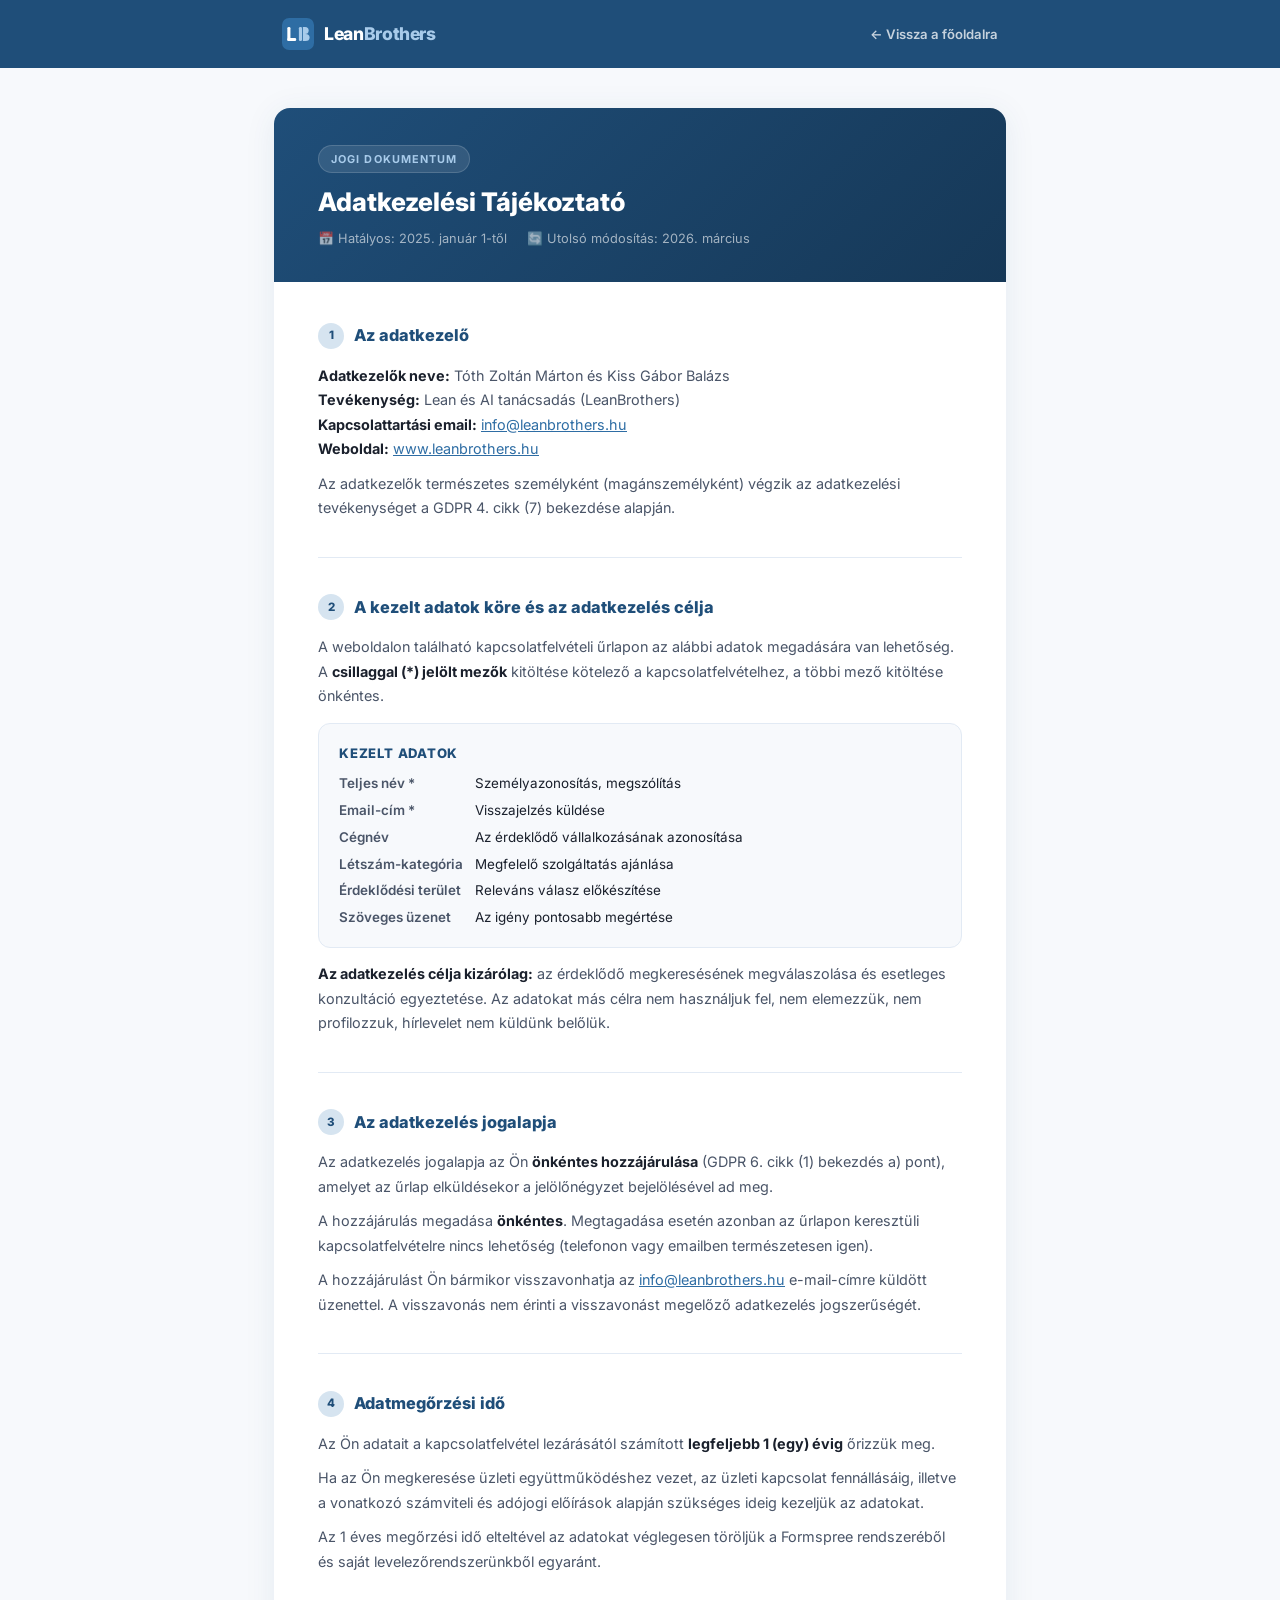
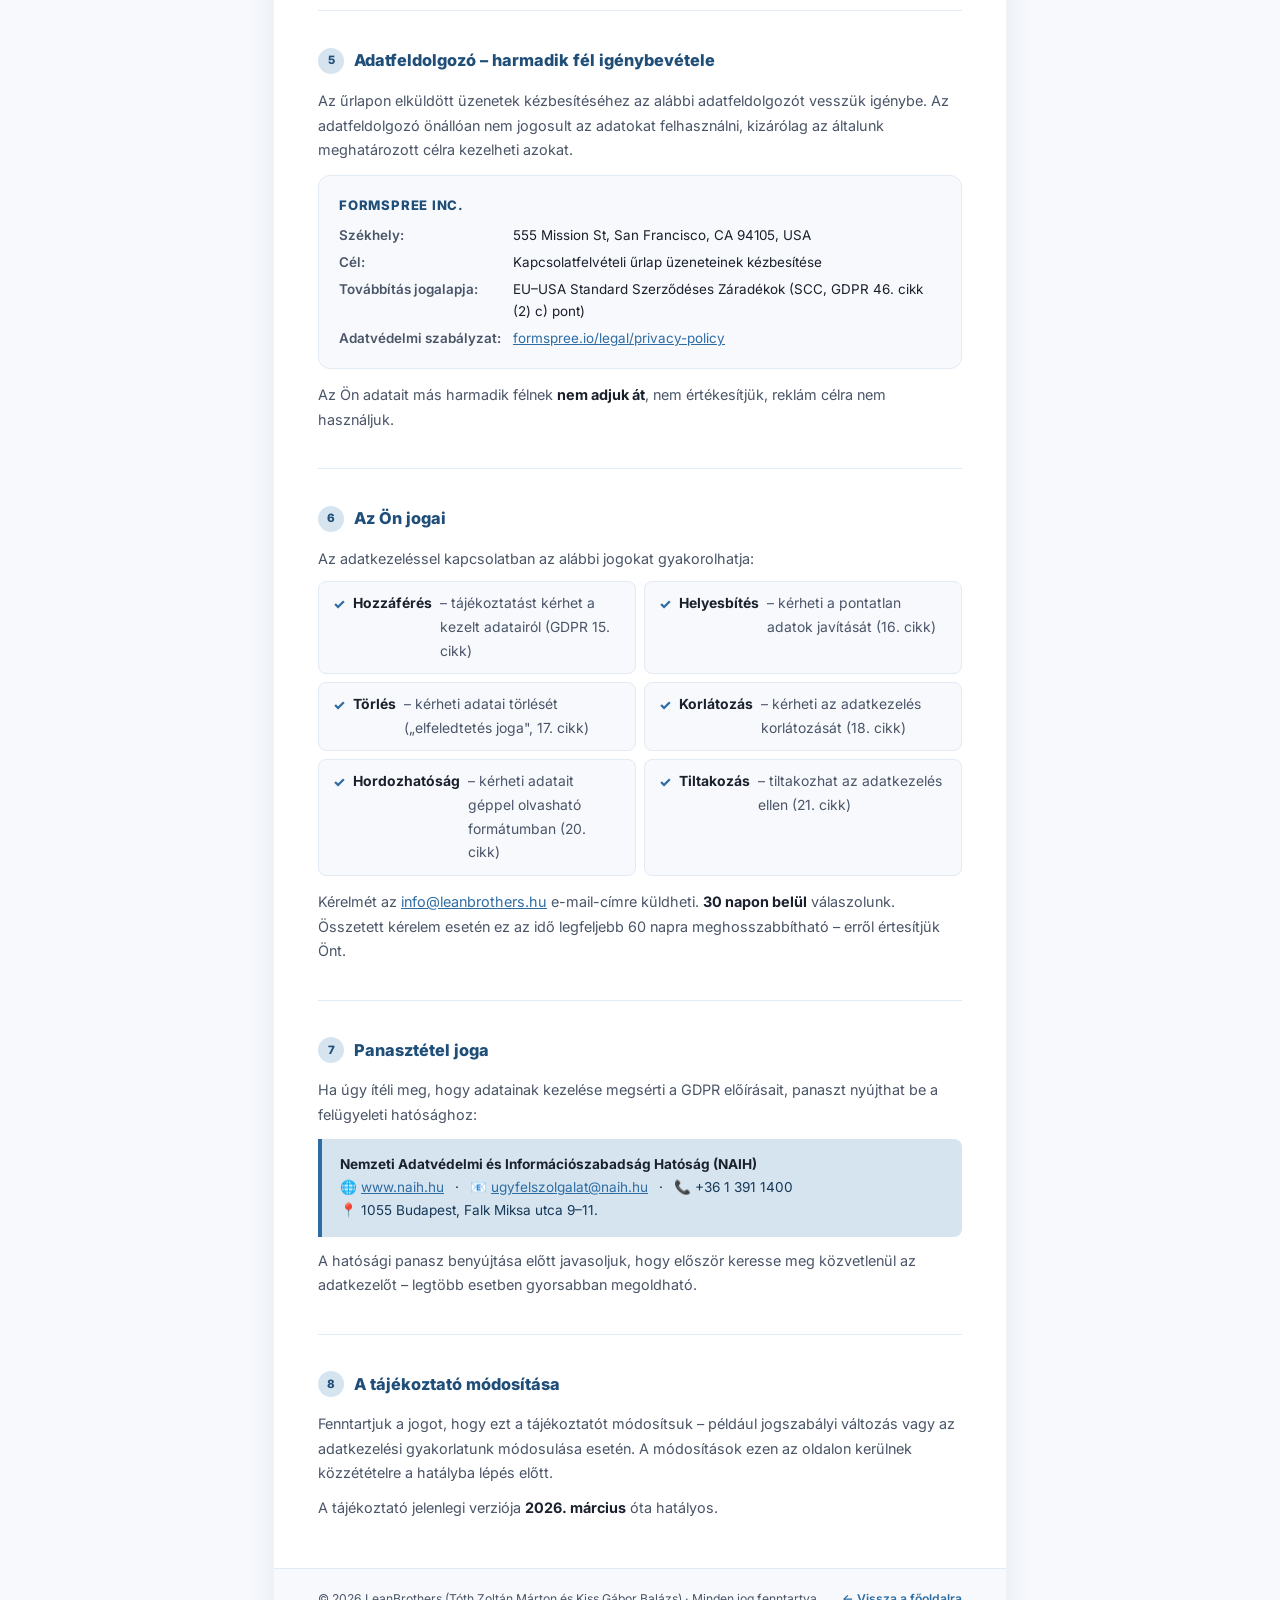
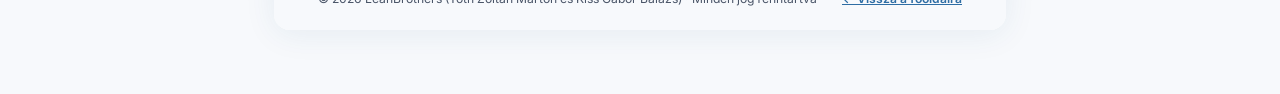
==== adatvedelem.html @ 02063aba "GDPR hozzáadva" ====
<!DOCTYPE html>
<html lang="hu">
<head>
  <meta charset="UTF-8" />
  <meta name="viewport" content="width=device-width, initial-scale=1.0" />
  <title>Adatkezelési Tájékoztató – LeanBrothers</title>
  <meta name="description" content="LeanBrothers adatkezelési tájékoztató – kapcsolatfelvételi űrlap adatkezelése." />
  <!-- Keresőknek nem kell indexelni ezt az oldalt -->
  <meta name="robots" content="noindex, follow" />
  <link rel="canonical" href="https://www.leanbrothers.hu/adatvedelem.html" />
  <link rel="preconnect" href="https://fonts.googleapis.com" />
  <link href="https://fonts.googleapis.com/css2?family=Inter:wght@400;500;600;700;800&display=swap" rel="stylesheet" />

  <style>
    /* =====================================================
       LeanBrothers – adatvedelem.html
       Önálló oldal, style.css nélkül (portábilis)
       ===================================================== */

    :root {
      --primary:       #1F4E79;
      --primary-dark:  #163857;
      --primary-light: #2E6DA4;
      --accent:        #D6E4F0;
      --accent-mid:    #A8CBEA;
      --white:         #FFFFFF;
      --gray-light:    #F7F9FC;
      --gray-mid:      #E2EAF4;
      --gray-text:     #4A5568;
      --dark:          #1A202C;
      --font:          'Inter', sans-serif;
      --radius:        12px;
      --max-w:         780px;
    }

    *, *::before, *::after { box-sizing: border-box; margin: 0; padding: 0; }
    html { scroll-behavior: smooth; }
    body {
      font-family: var(--font);
      color: var(--dark);
      background: var(--gray-light);
      line-height: 1.7;
      -webkit-font-smoothing: antialiased;
    }
    a { color: var(--primary-light); text-decoration: underline; }
    a:hover { color: var(--primary); }

    /* ── Fejléc sáv ── */
    .site-header {
      background: var(--primary);
      padding: 0;
    }
    .header-inner {
      max-width: var(--max-w);
      margin: 0 auto;
      padding: 18px 32px;
      display: flex;
      align-items: center;
      justify-content: space-between;
      gap: 16px;
    }
    .logo-wrap {
      display: flex;
      align-items: center;
      gap: 10px;
      text-decoration: none;
    }
    .logo-text {
      font-size: 1.1rem;
      font-weight: 800;
      color: var(--white);
      letter-spacing: -0.02em;
    }
    .logo-text span { color: var(--accent-mid); }
    .back-link {
      font-size: 0.82rem;
      font-weight: 600;
      color: rgba(255,255,255,0.75);
      text-decoration: none;
      display: flex;
      align-items: center;
      gap: 6px;
      transition: color 0.2s;
    }
    .back-link:hover { color: var(--white); }

    /* ── Tartalom kártya ── */
    .page-wrap {
      max-width: var(--max-w);
      margin: 40px auto 64px;
      padding: 0 24px;
    }
    .doc-card {
      background: var(--white);
      border-radius: 16px;
      box-shadow: 0 4px 32px rgba(31,78,121,0.08);
      overflow: hidden;
    }

    /* ── Dokumentum fejléc ── */
    .doc-header {
      background: linear-gradient(135deg, var(--primary) 0%, var(--primary-dark) 100%);
      padding: 36px 44px 32px;
      color: var(--white);
    }
    .doc-badge {
      display: inline-block;
      font-size: 0.68rem;
      font-weight: 700;
      letter-spacing: 0.1em;
      text-transform: uppercase;
      color: var(--accent-mid);
      background: rgba(255,255,255,0.1);
      border: 1px solid rgba(255,255,255,0.15);
      padding: 4px 12px;
      border-radius: 99px;
      margin-bottom: 14px;
    }
    .doc-title {
      font-size: 1.6rem;
      font-weight: 800;
      line-height: 1.2;
      margin-bottom: 10px;
    }
    .doc-meta {
      font-size: 0.8rem;
      color: rgba(255,255,255,0.6);
    }
    .doc-meta span { margin-right: 16px; }

    /* ── Dokumentum törzs ── */
    .doc-body {
      padding: 40px 44px 48px;
    }

    /* Szekciók */
    .gdpr-section {
      margin-bottom: 36px;
      padding-bottom: 36px;
      border-bottom: 1px solid var(--gray-mid);
    }
    .gdpr-section:last-child {
      margin-bottom: 0;
      padding-bottom: 0;
      border-bottom: none;
    }

    .gdpr-section h2 {
      font-size: 1.02rem;
      font-weight: 800;
      color: var(--primary);
      margin-bottom: 14px;
      display: flex;
      align-items: center;
      gap: 10px;
    }
    .section-num {
      display: inline-flex;
      align-items: center;
      justify-content: center;
      width: 26px;
      height: 26px;
      background: var(--accent);
      color: var(--primary);
      font-size: 0.72rem;
      font-weight: 800;
      border-radius: 50%;
      flex-shrink: 0;
    }
    .gdpr-section p {
      font-size: 0.9rem;
      color: var(--gray-text);
      margin-bottom: 10px;
    }
    .gdpr-section p:last-child { margin-bottom: 0; }
    .gdpr-section strong { color: var(--dark); font-weight: 700; }

    /* Jogok lista */
    .rights-list {
      list-style: none;
      display: grid;
      grid-template-columns: 1fr 1fr;
      gap: 8px;
      margin-top: 10px;
    }
    .rights-list li {
      font-size: 0.87rem;
      color: var(--gray-text);
      background: var(--gray-light);
      border: 1px solid var(--gray-mid);
      border-radius: 8px;
      padding: 10px 14px;
      display: flex;
      align-items: flex-start;
      gap: 8px;
    }
    .rights-list li::before {
      content: '✓';
      color: var(--primary-light);
      font-weight: 800;
      flex-shrink: 0;
      margin-top: 1px;
    }

    /* Adatfeldolgozó tábla-szerű blokk */
    .processor-box {
      background: var(--gray-light);
      border: 1px solid var(--gray-mid);
      border-radius: var(--radius);
      padding: 18px 20px;
      margin-top: 12px;
    }
    .processor-box h3 {
      font-size: 0.82rem;
      font-weight: 800;
      color: var(--primary);
      margin-bottom: 8px;
      text-transform: uppercase;
      letter-spacing: 0.06em;
    }
    .processor-box dl {
      display: grid;
      grid-template-columns: auto 1fr;
      gap: 4px 12px;
      font-size: 0.84rem;
    }
    .processor-box dt {
      color: var(--gray-text);
      font-weight: 600;
      white-space: nowrap;
    }
    .processor-box dd { color: var(--dark); }

    /* Kiemelő doboz (NAIH) */
    .info-box {
      background: var(--accent);
      border-left: 4px solid var(--primary-light);
      border-radius: 0 8px 8px 0;
      padding: 14px 18px;
      margin-top: 12px;
    }
    .info-box p {
      font-size: 0.85rem;
      color: var(--primary-dark);
      margin: 0;
    }

    /* ── Lábléc ── */
    .doc-footer {
      background: var(--gray-light);
      border-top: 1px solid var(--gray-mid);
      padding: 20px 44px;
      display: flex;
      justify-content: space-between;
      align-items: center;
      flex-wrap: wrap;
      gap: 10px;
    }
    .doc-footer p {
      font-size: 0.76rem;
      color: var(--gray-text);
    }
    .doc-footer a {
      font-size: 0.76rem;
      font-weight: 600;
    }

    /* ── Reszponzív ── */
    @media (max-width: 600px) {
      .header-inner { padding: 14px 18px; }
      .doc-header   { padding: 26px 22px 22px; }
      .doc-body     { padding: 28px 22px 36px; }
      .doc-footer   { padding: 16px 22px; flex-direction: column; align-items: flex-start; }
      .doc-title    { font-size: 1.25rem; }
      .rights-list  { grid-template-columns: 1fr; }
      .page-wrap    { margin: 20px auto 40px; }
    }
  </style>
</head>
<body>

  <!-- ── Fejléc navigáció ── -->
  <header class="site-header">
    <div class="header-inner">
      <a href="/" class="logo-wrap" aria-label="LeanBrothers – Főoldal">
        <!-- LB logó (inline SVG, nem kell külső fájl) -->
        <svg width="32" height="32" viewBox="0 0 36 36" fill="none" xmlns="http://www.w3.org/2000/svg" aria-hidden="true">
          <rect width="36" height="36" rx="8" fill="#2E6DA4"/>
          <rect x="6" y="10" width="3.5" height="16" rx="1.5" fill="white"/>
          <rect x="6" y="22.5" width="10" height="3.5" rx="1.5" fill="white"/>
          <rect x="19" y="10" width="3.5" height="16" rx="1.5" fill="#A8CBEA"/>
          <path d="M23.5 10 H26 Q30 10 30 14 Q30 18 26 18 H23.5 Z" fill="#A8CBEA"/>
          <path d="M23.5 18 H26.5 Q31 18 31 22 Q31 26 26.5 26 H23.5 Z" fill="#A8CBEA"/>
        </svg>
        <span class="logo-text">Lean<span>Brothers</span></span>
      </a>
      <a href="/" class="back-link">← Vissza a főoldalra</a>
    </div>
  </header>

  <!-- ── Tartalom ── -->
  <main class="page-wrap">
    <article class="doc-card" aria-labelledby="docTitle">

      <!-- Dokumentum fejléc -->
      <div class="doc-header">
        <div class="doc-badge">Jogi dokumentum</div>
        <h1 class="doc-title" id="docTitle">Adatkezelési Tájékoztató</h1>
        <div class="doc-meta">
          <span>📅 Hatályos: 2025. január 1-től</span>
          <span>🔄 Utolsó módosítás: 2026. március</span>
        </div>
      </div>

      <!-- Dokumentum törzse -->
      <div class="doc-body">

        <!-- 1. Adatkezelő -->
        <section class="gdpr-section" aria-labelledby="s1">
          <h2 id="s1"><span class="section-num">1</span> Az adatkezelő</h2>
          <p>
            <strong>Adatkezelők neve:</strong> Tóth Zoltán Márton és Kiss Gábor Balázs<br />
            <strong>Tevékenység:</strong> Lean és AI tanácsadás (LeanBrothers)<br />
            <strong>Kapcsolattartási email:</strong>
            <a href="mailto:info@leanbrothers.hu">info@leanbrothers.hu</a><br />
            <strong>Weboldal:</strong>
            <a href="https://www.leanbrothers.hu" target="_blank" rel="noopener">www.leanbrothers.hu</a>
          </p>
          <p>
            Az adatkezelők természetes személyként (magánszemélyként) végzik az adatkezelési
            tevékenységet a GDPR 4. cikk (7) bekezdése alapján.
          </p>
        </section>

        <!-- 2. Kezelt adatok és cél -->
        <section class="gdpr-section" aria-labelledby="s2">
          <h2 id="s2"><span class="section-num">2</span> A kezelt adatok köre és az adatkezelés célja</h2>
          <p>
            A weboldalon található kapcsolatfelvételi űrlapon az alábbi adatok megadására van lehetőség.
            A <strong>csillaggal (*) jelölt mezők</strong> kitöltése kötelező a kapcsolatfelvételhez,
            a többi mező kitöltése önkéntes.
          </p>

          <div class="processor-box" style="margin-top:14px;">
            <h3>Kezelt adatok</h3>
            <dl>
              <dt>Teljes név *</dt>         <dd>Személyazonosítás, megszólítás</dd>
              <dt>Email-cím *</dt>           <dd>Visszajelzés küldése</dd>
              <dt>Cégnév</dt>               <dd>Az érdeklődő vállalkozásának azonosítása</dd>
              <dt>Létszám-kategória</dt>     <dd>Megfelelő szolgáltatás ajánlása</dd>
              <dt>Érdeklődési terület</dt>   <dd>Releváns válasz előkészítése</dd>
              <dt>Szöveges üzenet</dt>       <dd>Az igény pontosabb megértése</dd>
            </dl>
          </div>

          <p style="margin-top:14px;">
            <strong>Az adatkezelés célja kizárólag:</strong> az érdeklődő megkeresésének megválaszolása
            és esetleges konzultáció egyeztetése. Az adatokat más célra nem használjuk fel,
            nem elemezzük, nem profilozzuk, hírlevelet nem küldünk belőlük.
          </p>
        </section>

        <!-- 3. Jogalap -->
        <section class="gdpr-section" aria-labelledby="s3">
          <h2 id="s3"><span class="section-num">3</span> Az adatkezelés jogalapja</h2>
          <p>
            Az adatkezelés jogalapja az Ön <strong>önkéntes hozzájárulása</strong>
            (GDPR 6. cikk (1) bekezdés a) pont), amelyet az űrlap elküldésekor
            a jelölőnégyzet bejelölésével ad meg.
          </p>
          <p>
            A hozzájárulás megadása <strong>önkéntes</strong>. Megtagadása esetén azonban
            az űrlapon keresztüli kapcsolatfelvételre nincs lehetőség
            (telefonon vagy emailben természetesen igen).
          </p>
          <p>
            A hozzájárulást Ön bármikor visszavonhatja az
            <a href="mailto:info@leanbrothers.hu">info@leanbrothers.hu</a> e-mail-címre
            küldött üzenettel. A visszavonás nem érinti a visszavonást megelőző adatkezelés
            jogszerűségét.
          </p>
        </section>

        <!-- 4. Megőrzési idő -->
        <section class="gdpr-section" aria-labelledby="s4">
          <h2 id="s4"><span class="section-num">4</span> Adatmegőrzési idő</h2>
          <p>
            Az Ön adatait a kapcsolatfelvétel lezárásától számított
            <strong>legfeljebb 1 (egy) évig</strong> őrizzük meg.
          </p>
          <p>
            Ha az Ön megkeresése üzleti együttműködéshez vezet, az üzleti kapcsolat
            fennállásáig, illetve a vonatkozó számviteli és adójogi előírások alapján
            szükséges ideig kezeljük az adatokat.
          </p>
          <p>
            Az 1 éves megőrzési idő elteltével az adatokat véglegesen töröljük
            a Formspree rendszeréből és saját levelezőrendszerünkből egyaránt.
          </p>
        </section>

        <!-- 5. Adatfeldolgozó -->
        <section class="gdpr-section" aria-labelledby="s5">
          <h2 id="s5"><span class="section-num">5</span> Adatfeldolgozó – harmadik fél igénybevétele</h2>
          <p>
            Az űrlapon elküldött üzenetek kézbesítéséhez az alábbi adatfeldolgozót vesszük igénybe.
            Az adatfeldolgozó önállóan nem jogosult az adatokat felhasználni,
            kizárólag az általunk meghatározott célra kezelheti azokat.
          </p>

          <div class="processor-box">
            <h3>Formspree Inc.</h3>
            <dl>
              <dt>Székhely:</dt>    <dd>555 Mission St, San Francisco, CA 94105, USA</dd>
              <dt>Cél:</dt>         <dd>Kapcsolatfelvételi űrlap üzeneteinek kézbesítése</dd>
              <dt>Továbbítás jogalapja:</dt>
                                    <dd>EU–USA Standard Szerződéses Záradékok (SCC, GDPR 46. cikk (2) c) pont)</dd>
              <dt>Adatvédelmi szabályzat:</dt>
                                    <dd><a href="https://formspree.io/legal/privacy-policy" target="_blank" rel="noopener">formspree.io/legal/privacy-policy</a></dd>
            </dl>
          </div>

          <p style="margin-top:14px;">
            Az Ön adatait más harmadik félnek <strong>nem adjuk át</strong>,
            nem értékesítjük, reklám célra nem használjuk.
          </p>
        </section>

        <!-- 6. Az érintett jogai -->
        <section class="gdpr-section" aria-labelledby="s6">
          <h2 id="s6"><span class="section-num">6</span> Az Ön jogai</h2>
          <p>Az adatkezeléssel kapcsolatban az alábbi jogokat gyakorolhatja:</p>
          <ul class="rights-list" role="list">
            <li><strong>Hozzáférés</strong> – tájékoztatást kérhet a kezelt adatairól (GDPR 15. cikk)</li>
            <li><strong>Helyesbítés</strong> – kérheti a pontatlan adatok javítását (16. cikk)</li>
            <li><strong>Törlés</strong> – kérheti adatai törlését („elfeledtetés joga", 17. cikk)</li>
            <li><strong>Korlátozás</strong> – kérheti az adatkezelés korlátozását (18. cikk)</li>
            <li><strong>Hordozhatóság</strong> – kérheti adatait géppel olvasható formátumban (20. cikk)</li>
            <li><strong>Tiltakozás</strong> – tiltakozhat az adatkezelés ellen (21. cikk)</li>
          </ul>
          <p style="margin-top:14px;">
            Kérelmét az <a href="mailto:info@leanbrothers.hu">info@leanbrothers.hu</a> e-mail-címre
            küldheti. <strong>30 napon belül</strong> válaszolunk. Összetett kérelem esetén
            ez az idő legfeljebb 60 napra meghosszabbítható – erről értesítjük Önt.
          </p>
        </section>

        <!-- 7. Panasztétel -->
        <section class="gdpr-section" aria-labelledby="s7">
          <h2 id="s7"><span class="section-num">7</span> Panasztétel joga</h2>
          <p>
            Ha úgy ítéli meg, hogy adatainak kezelése megsérti a GDPR előírásait,
            panaszt nyújthat be a felügyeleti hatósághoz:
          </p>
          <div class="info-box">
            <p>
              <strong>Nemzeti Adatvédelmi és Információszabadság Hatóság (NAIH)</strong><br />
              🌐 <a href="https://www.naih.hu" target="_blank" rel="noopener">www.naih.hu</a>
              &ensp;·&ensp;
              📧 <a href="mailto:ugyfelszolgalat@naih.hu">ugyfelszolgalat@naih.hu</a>
              &ensp;·&ensp;
              📞 +36 1 391 1400<br />
              📍 1055 Budapest, Falk Miksa utca 9–11.
            </p>
          </div>
          <p style="margin-top:12px;">
            A hatósági panasz benyújtása előtt javasoljuk, hogy először keresse meg
            közvetlenül az adatkezelőt – legtöbb esetben gyorsabban megoldható.
          </p>
        </section>

        <!-- 8. Tájékoztató módosítása -->
        <section class="gdpr-section" aria-labelledby="s8">
          <h2 id="s8"><span class="section-num">8</span> A tájékoztató módosítása</h2>
          <p>
            Fenntartjuk a jogot, hogy ezt a tájékoztatót módosítsuk – például jogszabályi
            változás vagy az adatkezelési gyakorlatunk módosulása esetén.
            A módosítások ezen az oldalon kerülnek közzétételre a hatályba lépés előtt.
          </p>
          <p>
            A tájékoztató jelenlegi verziója <strong>2026. március</strong> óta hatályos.
          </p>
        </section>

      </div><!-- /.doc-body -->

      <!-- Dokumentum lábléc -->
      <footer class="doc-footer">
        <p>© 2026 LeanBrothers (Tóth Zoltán Márton és Kiss Gábor Balázs) · Minden jog fenntartva</p>
        <a href="/index.html">← Vissza a főoldalra</a>
      </footer>

    </article>
  </main>

</body>
</html>
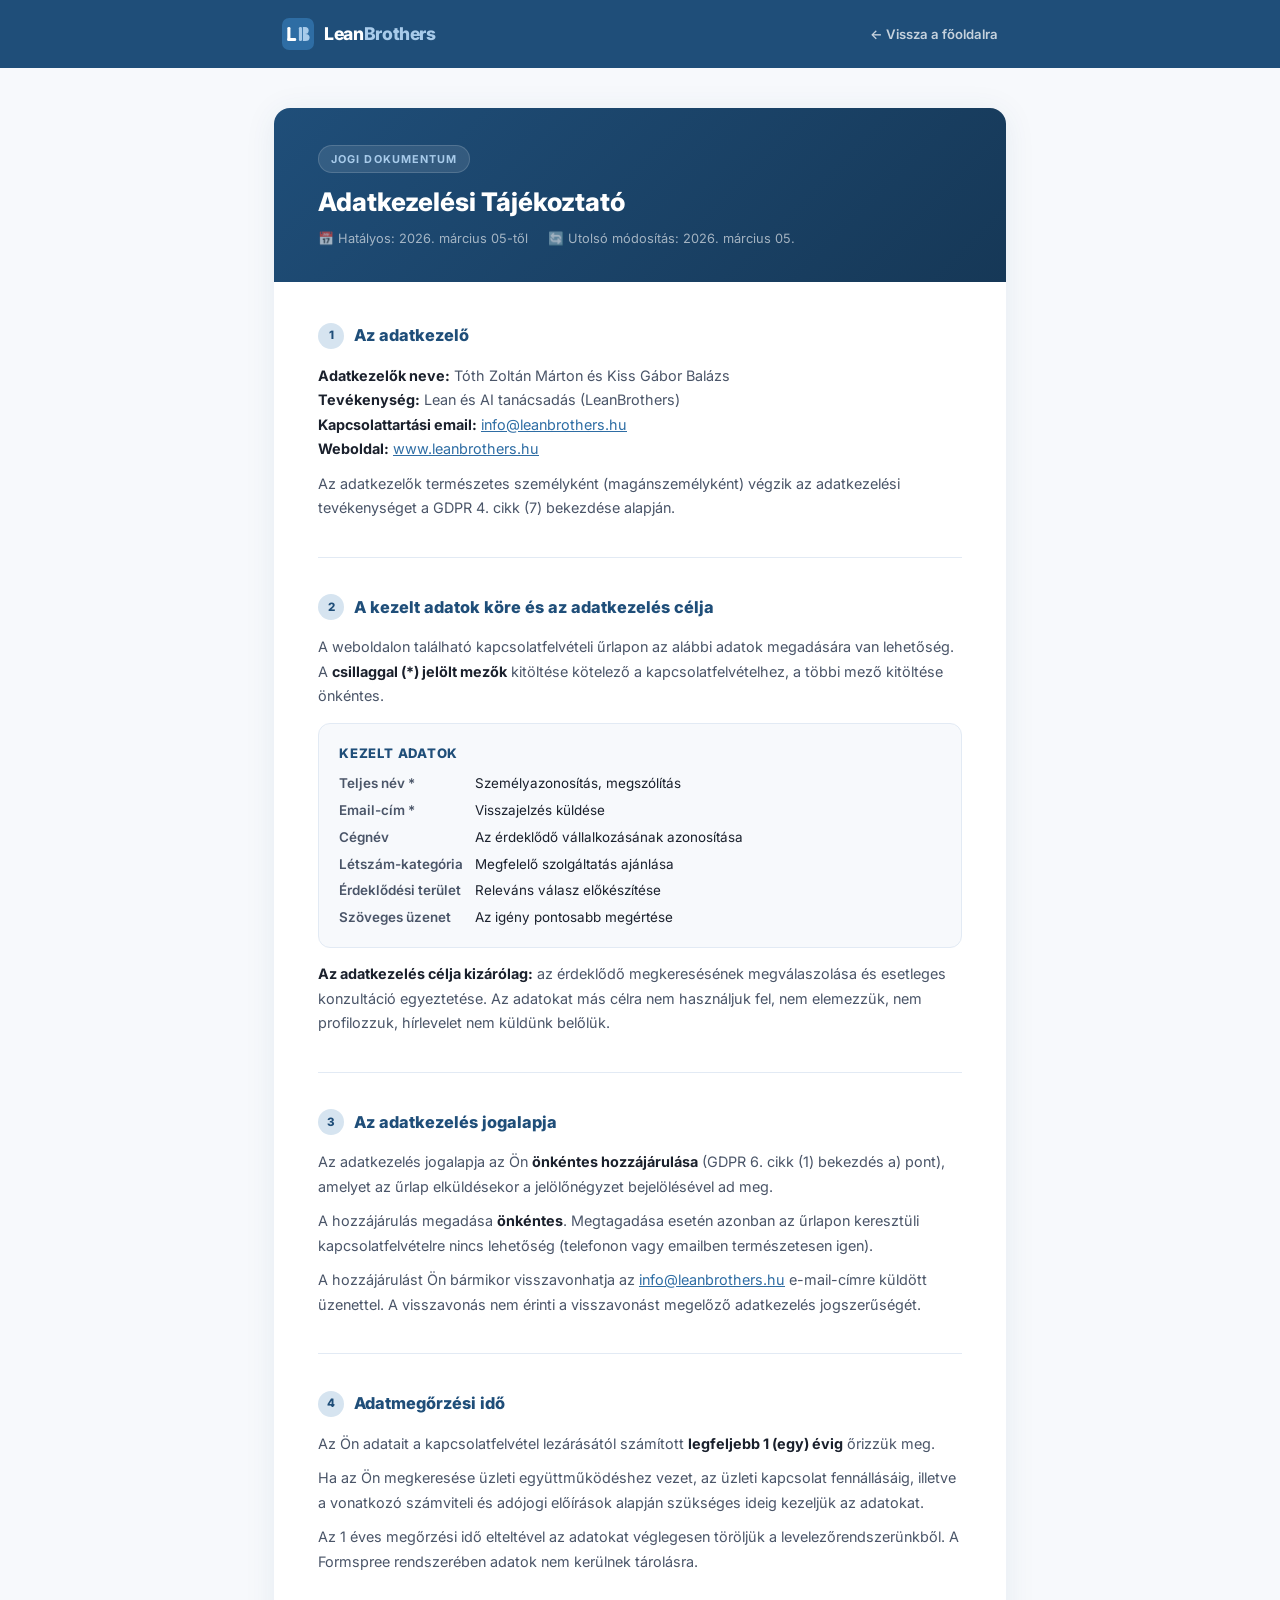
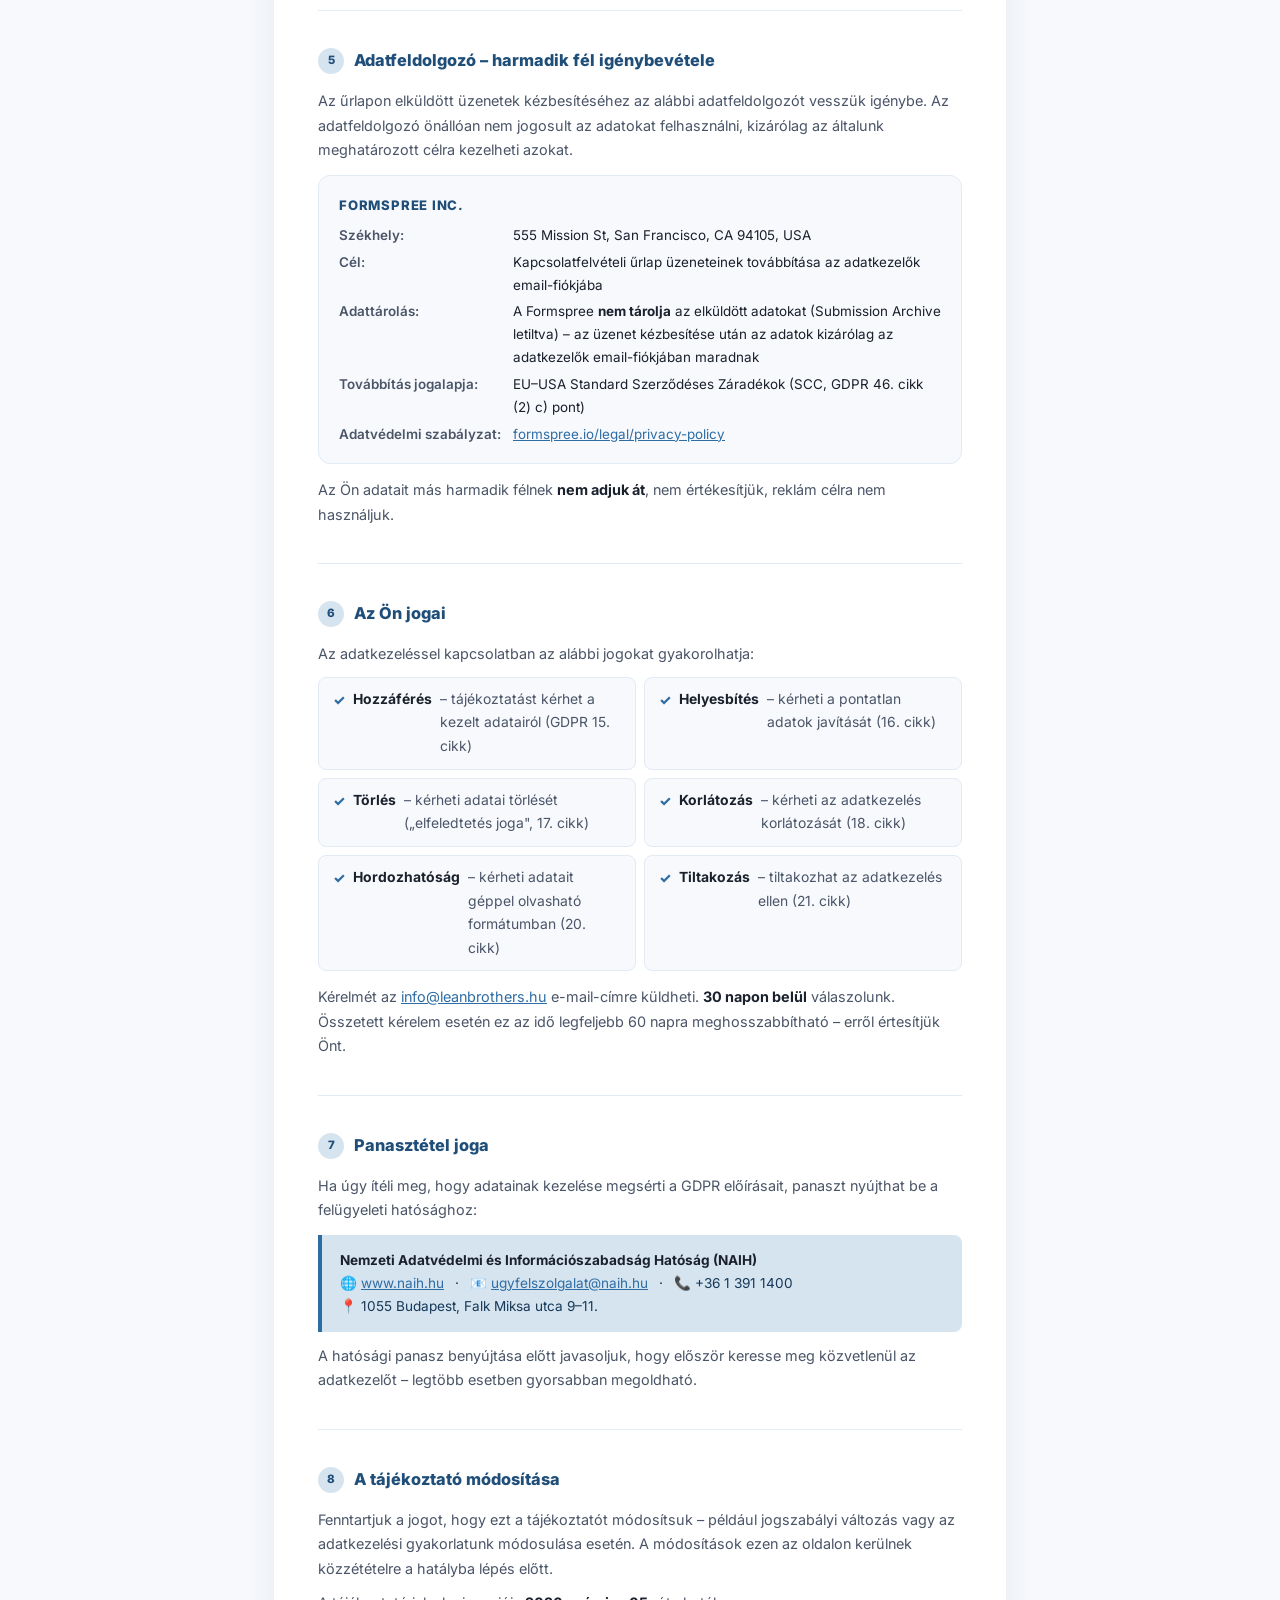
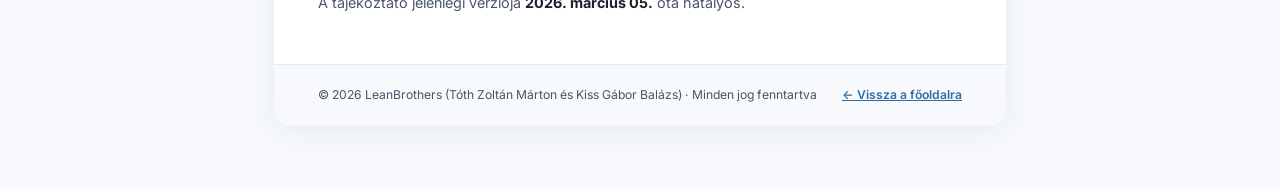
==== commit 621f0bb7: "Apróbb válzotások" ====
--- a/adatvedelem.html
+++ b/adatvedelem.html
@@ -282,7 +282,7 @@
   <!-- ── Fejléc navigáció ── -->
   <header class="site-header">
     <div class="header-inner">
-      <a href="/" class="logo-wrap" aria-label="LeanBrothers – Főoldal">
+      <a href="index.html" class="logo-wrap" aria-label="LeanBrothers – Főoldal">
         <!-- LB logó (inline SVG, nem kell külső fájl) -->
         <svg width="32" height="32" viewBox="0 0 36 36" fill="none" xmlns="http://www.w3.org/2000/svg" aria-hidden="true">
           <rect width="36" height="36" rx="8" fill="#2E6DA4"/>
@@ -294,7 +294,7 @@
         </svg>
         <span class="logo-text">Lean<span>Brothers</span></span>
       </a>
-      <a href="/" class="back-link">← Vissza a főoldalra</a>
+      <a href="index.html" class="back-link">← Vissza a főoldalra</a>
     </div>
   </header>
 
@@ -307,8 +307,8 @@
         <div class="doc-badge">Jogi dokumentum</div>
         <h1 class="doc-title" id="docTitle">Adatkezelési Tájékoztató</h1>
         <div class="doc-meta">
-          <span>📅 Hatályos: 2025. január 1-től</span>
-          <span>🔄 Utolsó módosítás: 2026. március</span>
+          <span>📅 Hatályos: 2026. március 05-től</span>
+          <span>🔄 Utolsó módosítás: 2026. március 05.</span>
         </div>
       </div>
 
@@ -395,7 +395,7 @@
           </p>
           <p>
             Az 1 éves megőrzési idő elteltével az adatokat véglegesen töröljük
-            a Formspree rendszeréből és saját levelezőrendszerünkből egyaránt.
+            a levelezőrendszerünkből. A Formspree rendszerében adatok nem kerülnek tárolásra.
           </p>
         </section>
 
@@ -412,7 +412,8 @@
             <h3>Formspree Inc.</h3>
             <dl>
               <dt>Székhely:</dt>    <dd>555 Mission St, San Francisco, CA 94105, USA</dd>
-              <dt>Cél:</dt>         <dd>Kapcsolatfelvételi űrlap üzeneteinek kézbesítése</dd>
+              <dt>Cél:</dt>         <dd>Kapcsolatfelvételi űrlap üzeneteinek továbbítása az adatkezelők email-fiókjába</dd>
+              <dt>Adattárolás:</dt> <dd>A Formspree <strong>nem tárolja</strong> az elküldött adatokat (Submission Archive letiltva) – az üzenet kézbesítése után az adatok kizárólag az adatkezelők email-fiókjában maradnak</dd>
               <dt>Továbbítás jogalapja:</dt>
                                     <dd>EU–USA Standard Szerződéses Záradékok (SCC, GDPR 46. cikk (2) c) pont)</dd>
               <dt>Adatvédelmi szabályzat:</dt>
@@ -478,7 +479,7 @@
             A módosítások ezen az oldalon kerülnek közzétételre a hatályba lépés előtt.
           </p>
           <p>
-            A tájékoztató jelenlegi verziója <strong>2026. március</strong> óta hatályos.
+            A tájékoztató jelenlegi verziója <strong>2026. március 05.</strong> óta hatályos.
           </p>
         </section>
 
@@ -487,7 +488,7 @@
       <!-- Dokumentum lábléc -->
       <footer class="doc-footer">
         <p>© 2026 LeanBrothers (Tóth Zoltán Márton és Kiss Gábor Balázs) · Minden jog fenntartva</p>
-        <a href="/index.html">← Vissza a főoldalra</a>
+        <a href="index.html">← Vissza a főoldalra</a>
       </footer>
 
     </article>
